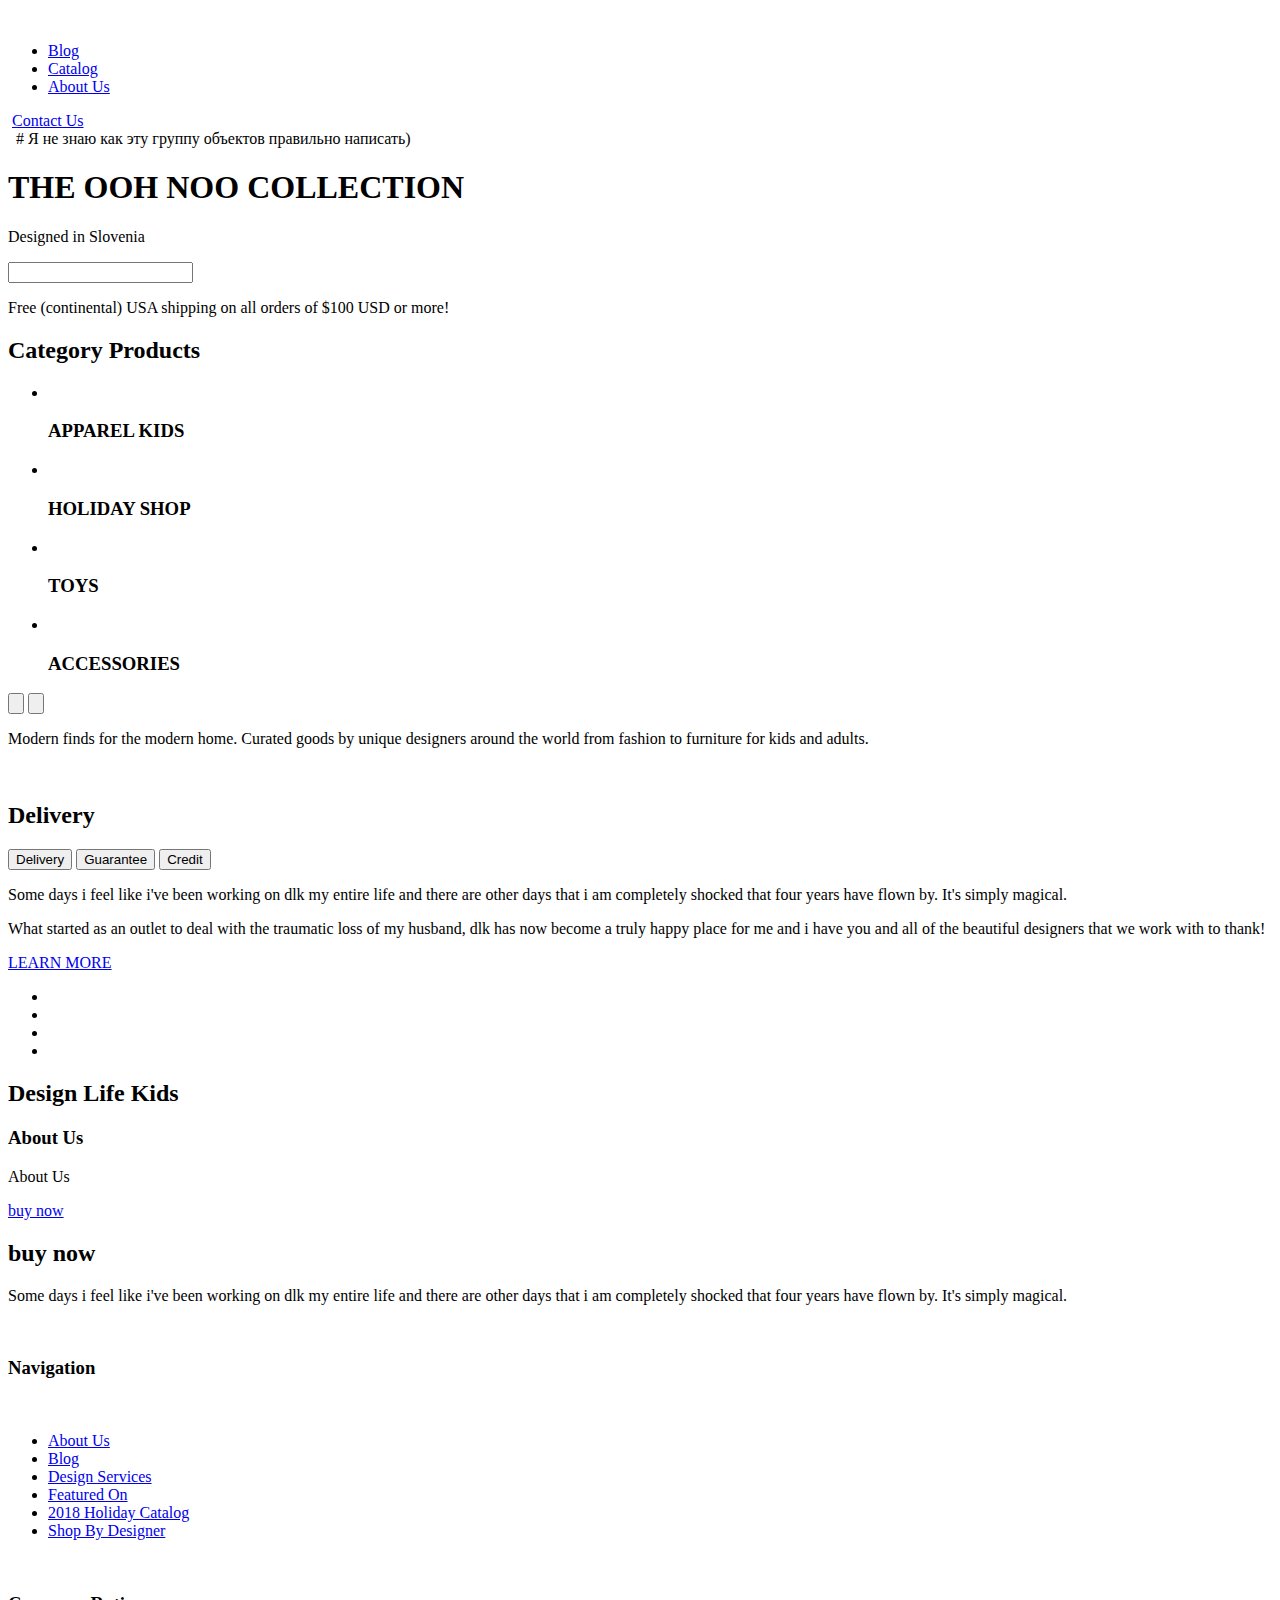
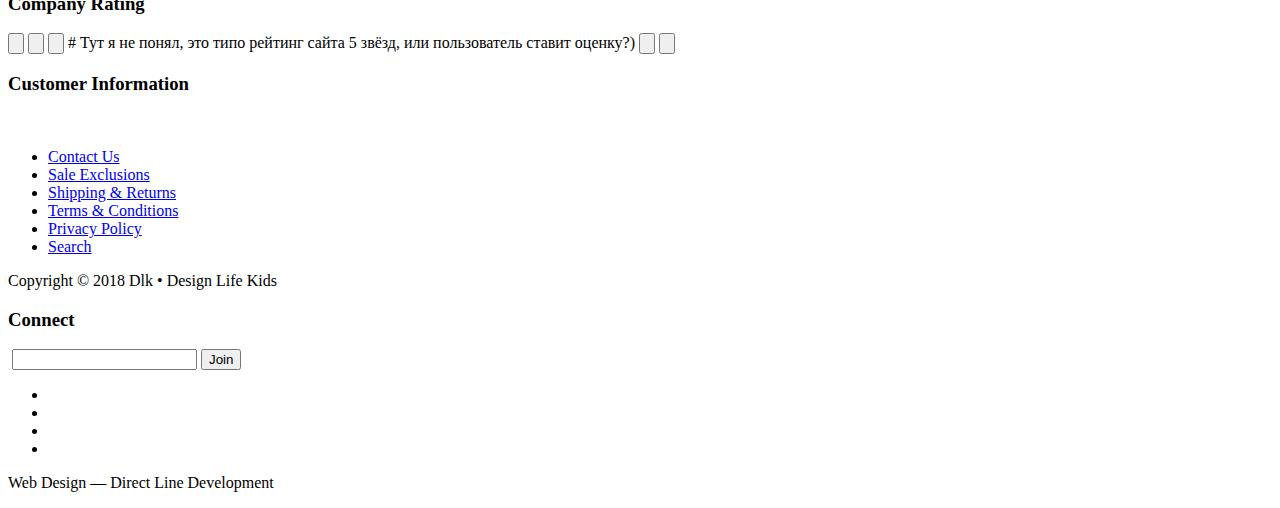
==== index.html @ 2ca48091 "Add HW2" ====
<!DOCTYPE html>
<html lang="en">
<head>
    <meta charset="UTF-8">
    <meta http-equiv="X-UA-Compatible" content="IE=edge">
    <meta name="viewport" content="width=device-width, initial-scale=1.0">
    <title>Document</title>
</head>
<body>
    <header>
        <a href=""><img src="#" alt=""></a>
        <nav>
            <ul>
                <li>
                    <a href="#">Blog</a>
                </li>
                <li>
                    <a href="#">Catalog</a>
                </li>
                <li>
                    <a href="#">About Us</a>
                </li>
            </ul>
        </nav>
        <img src="#" alt="">
        <a href="#">Contact  Us</a>
    </header>
    <main>
        <section>
        <img src="#" alt="">
        <img src="#" alt="">
        <img src="#" alt=""># Я не знаю как эту группу объектов правильно написать)
        <img src="#" alt="">
        <img src="#" alt="">
        <h1>THE OOH NOO COLLECTION</h1>
        <p>Designed in Slovenia</p>
        <input type="EXPLORE NOW" name="" id="">
        <img src="#" alt="">
        <p>Free (continental) USA shipping on all orders of $100 USD or more!</p>
        </section>
        <section>
            <h2>Category Products</h2>
            <ul>
                <li>
                    <img src="#" alt="">
                    <h3>APPAREL KIDS</h3>
                </li>
                <li>
                    <img src="#" alt="">
                    <h3>HOLIDAY SHOP</h3>
                </li>
                <li>
                    <img src="#" alt="">
                    <h3>TOYS</h3>
                </li>
                <li>
                    <img src="#" alt="">
                    <h3>ACCESSORIES</h3>
                </li>
            </ul>
            <button class="buton"><img src="#" alt=""></button>
            <button class="buton"><img src="#" alt=""></button>
            <p>Modern finds for the modern home.
            Curated goods by unique designers around the world
            from fashion to furniture for kids and adults.</p>
        </section>
        <section class="about">
            <div>
                <img src="#" alt="">
                <h2>Delivery</h2>
                <button>Delivery</button>
                <button>Guarantee</button>
                <button>Credit</button>
                <p>Some days i feel like i've been working on dlk
                my entire life and there are other days that i am completely
                shocked that four years have flown by. It's simply 
                magical.</p>
                <p>What started as an outlet to deal  with the traumatic
                loss of my husband, dlk has now become a truly happy place
                for me and i have you and all of the beautiful designers that
                we work with to thank!</p>
                <a href="#" class="button">LEARN MORE</a>
            </div>
        </section>
        <section class="brands">
            <ul>
                <li>
                    <img src="#" alt="">
                </li>
                <li>
                    <img src="#" alt="">
                </li>
                <li>
                    <img src="#" alt="">
                </li>
                <li>
                    <img src="#" alt="">
                </li>
            </ul>
        </section>
    </main>
    <section class="notmain">
        <div class="about us">
            <h2>Design Life Kids</h2>
            <h3>About Us</h3>
            <p>About Us</p>
            <a href="#" class="button">buy now</a>
        </div>
        <div class="contacts">
            <h2>buy now</h2>
            <p>Some days i feel like i've been working on dlk
            my entire life and there are other days that i am completely
            shocked that four years have flown by. It's simply magical.</p>
            <img src="#" alt="">
        </div>
    </section>
    <footer>
        <div class="navigation">
            <h3>Navigation</h3>
            <img src="#" alt="">
            <nav>
                <ul>
                    <li>
                        <a href="#">About Us</a>
                    </li>
                    <li>
                        <a href="#">Blog</a>
                    </li>
                    <li>
                        <a href="#">Design Services</a>
                    </li>
                    <li>
                        <a href="#">Featured On</a>
                    </li>
                    <li>
                        <a href="#">2018 Holiday Catalog</a>
                    </li>
                    <li>
                        <a href="#">Shop By Designer</a>
                    </li>
                </ul>
            </nav>
            <img src="#" alt="">
            <h3>Company Rating</h3>
            <div class="stars">
                <button><img src="#" alt=""></button>
                <button><img src="#" alt=""></button>
                <button><img src="#" alt=""></button> # Тут я не понял, это типо рейтинг сайта 5 звёзд, или пользователь ставит оценку?)
                <button><img src="#" alt=""></button>
                <button><img src="#" alt=""></button>
            </div>
        </div>
        <div class="customer_information">
            <h3>Customer Information</h3>
            <img src="#" alt="">
            <ul>
                <li>
                    <a href="#">Contact Us</a>
                </li>
                <li>
                    <a href="#">Sale Exclusions</a>
                </li>
                <li>
                    <a href="#">Shipping & Returns</a>
                </li>
                <li>
                    <a href="#">Terms & Conditions</a>
                </li>
                <li>
                    <a href="#">Privacy Policy</a>
                </li>
                <li>
                    <a href="#">Search</a>
                </li>
            </ul>
            <p>Copyright © 2018 Dlk • Design Life Kids</p>
        </div>
        <div class="connect">
            <h3>Connect</h3>
            <img src="#" alt="">
            <input type="Email" name="" id="" class="email_input">
            <button class="email">Join</button>
            <ul class="soc_network">
                <li>
                    <img src="#" alt="">
                </li>
                <li>
                    <img src="#" alt="">
                </li>
                <li>
                    <img src="#" alt="">
                </li>
                <li>
                    <img src="#" alt="">
                </li>
            </ul>
            <p>Web Design — Direct Line Development</p>
        </div>
    </footer>
</body>
</html>
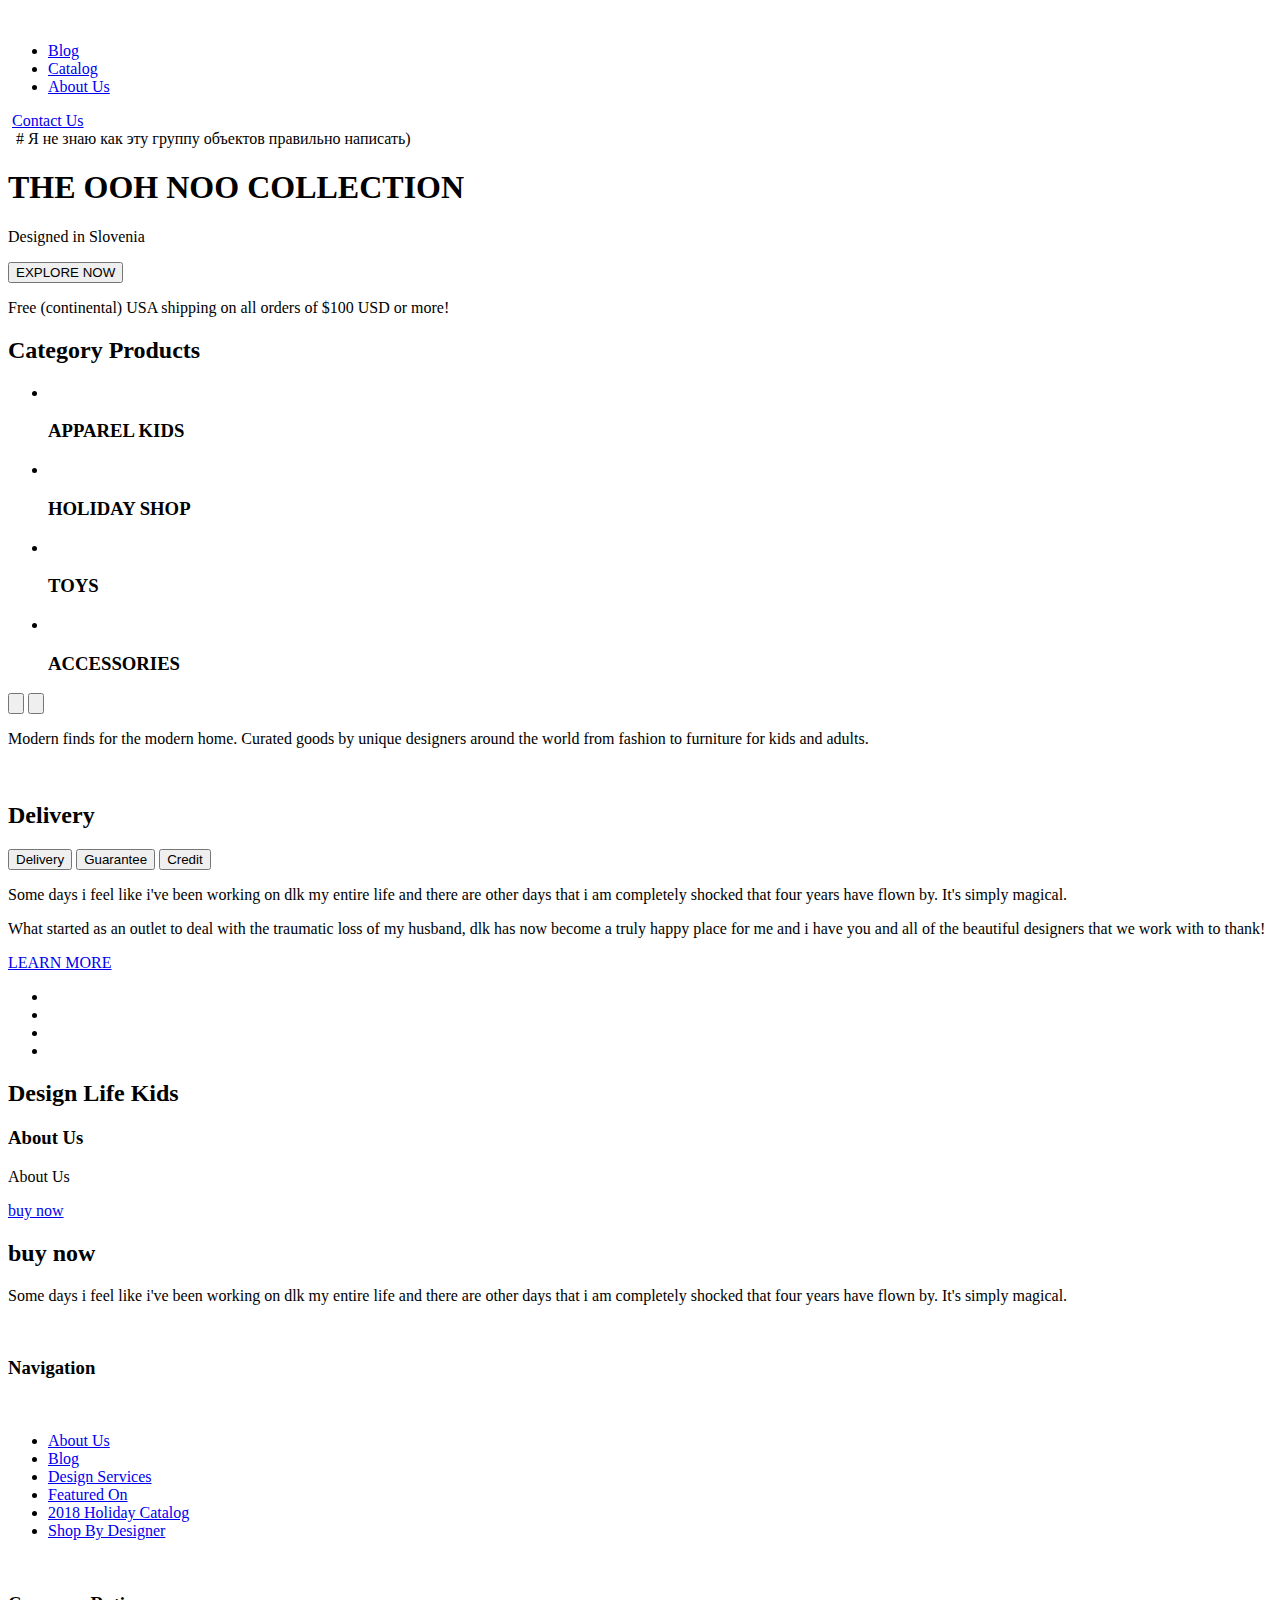
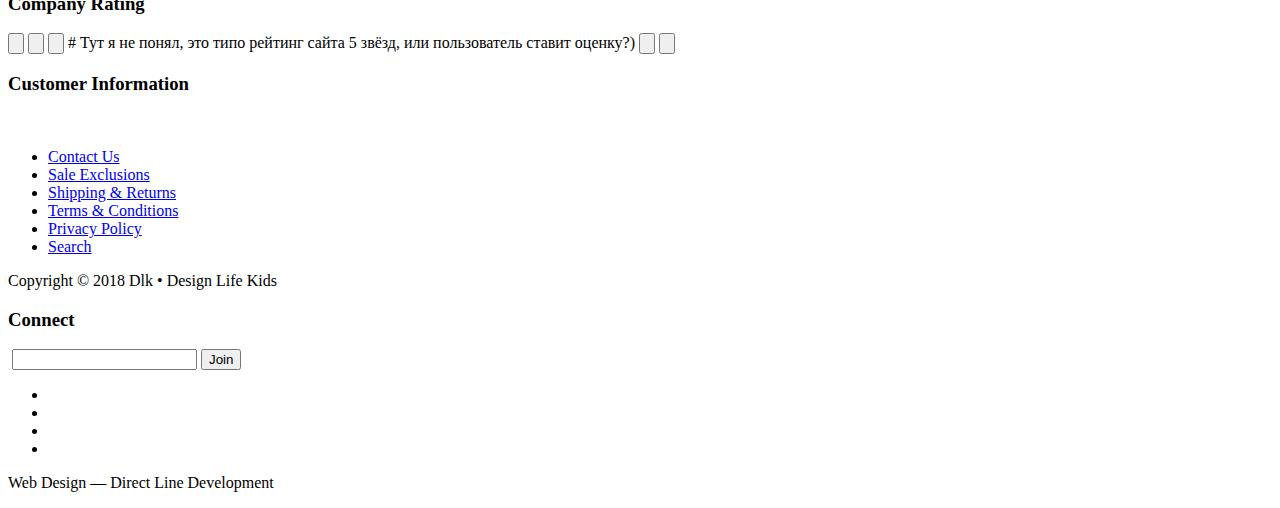
==== commit 897f5e2a: "Fix Error in validator" ====
--- a/index.html
+++ b/index.html
@@ -26,15 +26,17 @@
         <a href="#">Contact  Us</a>
     </header>
     <main>
-        <section>
-        <img src="#" alt="">
+        <section class="baner">
+            <div class="smallimg">
+                <img src="#" alt="">
         <img src="#" alt="">
         <img src="#" alt=""># Я не знаю как эту группу объектов правильно написать)
         <img src="#" alt="">
         <img src="#" alt="">
+            </div>
         <h1>THE OOH NOO COLLECTION</h1>
         <p>Designed in Slovenia</p>
-        <input type="EXPLORE NOW" name="" id="">
+        <button>EXPLORE NOW</button>
         <img src="#" alt="">
         <p>Free (continental) USA shipping on all orders of $100 USD or more!</p>
         </section>
@@ -82,22 +84,22 @@
                 <a href="#" class="button">LEARN MORE</a>
             </div>
         </section>
-        <section class="brands">
-            <ul>
-                <li>
-                    <img src="#" alt="">
-                </li>
-                <li>
-                    <img src="#" alt="">
-                </li>
-                <li>
-                    <img src="#" alt="">
-                </li>
-                <li>
-                    <img src="#" alt="">
-                </li>
-            </ul>
-        </section>
+        <div class="brands">
+            <ul>
+                <li>
+                    <img src="#" alt="">
+                </li>
+                <li>
+                    <img src="#" alt="">
+                </li>
+                <li>
+                    <img src="#" alt="">
+                </li>
+                <li>
+                    <img src="#" alt="">
+                </li>
+            </ul>
+        </div>
     </main>
     <section class="notmain">
         <div class="about us">
@@ -178,7 +180,7 @@
         <div class="connect">
             <h3>Connect</h3>
             <img src="#" alt="">
-            <input type="Email" name="" id="" class="email_input">
+            <input type="text" name="email" class="email_input">
             <button class="email">Join</button>
             <ul class="soc_network">
                 <li>
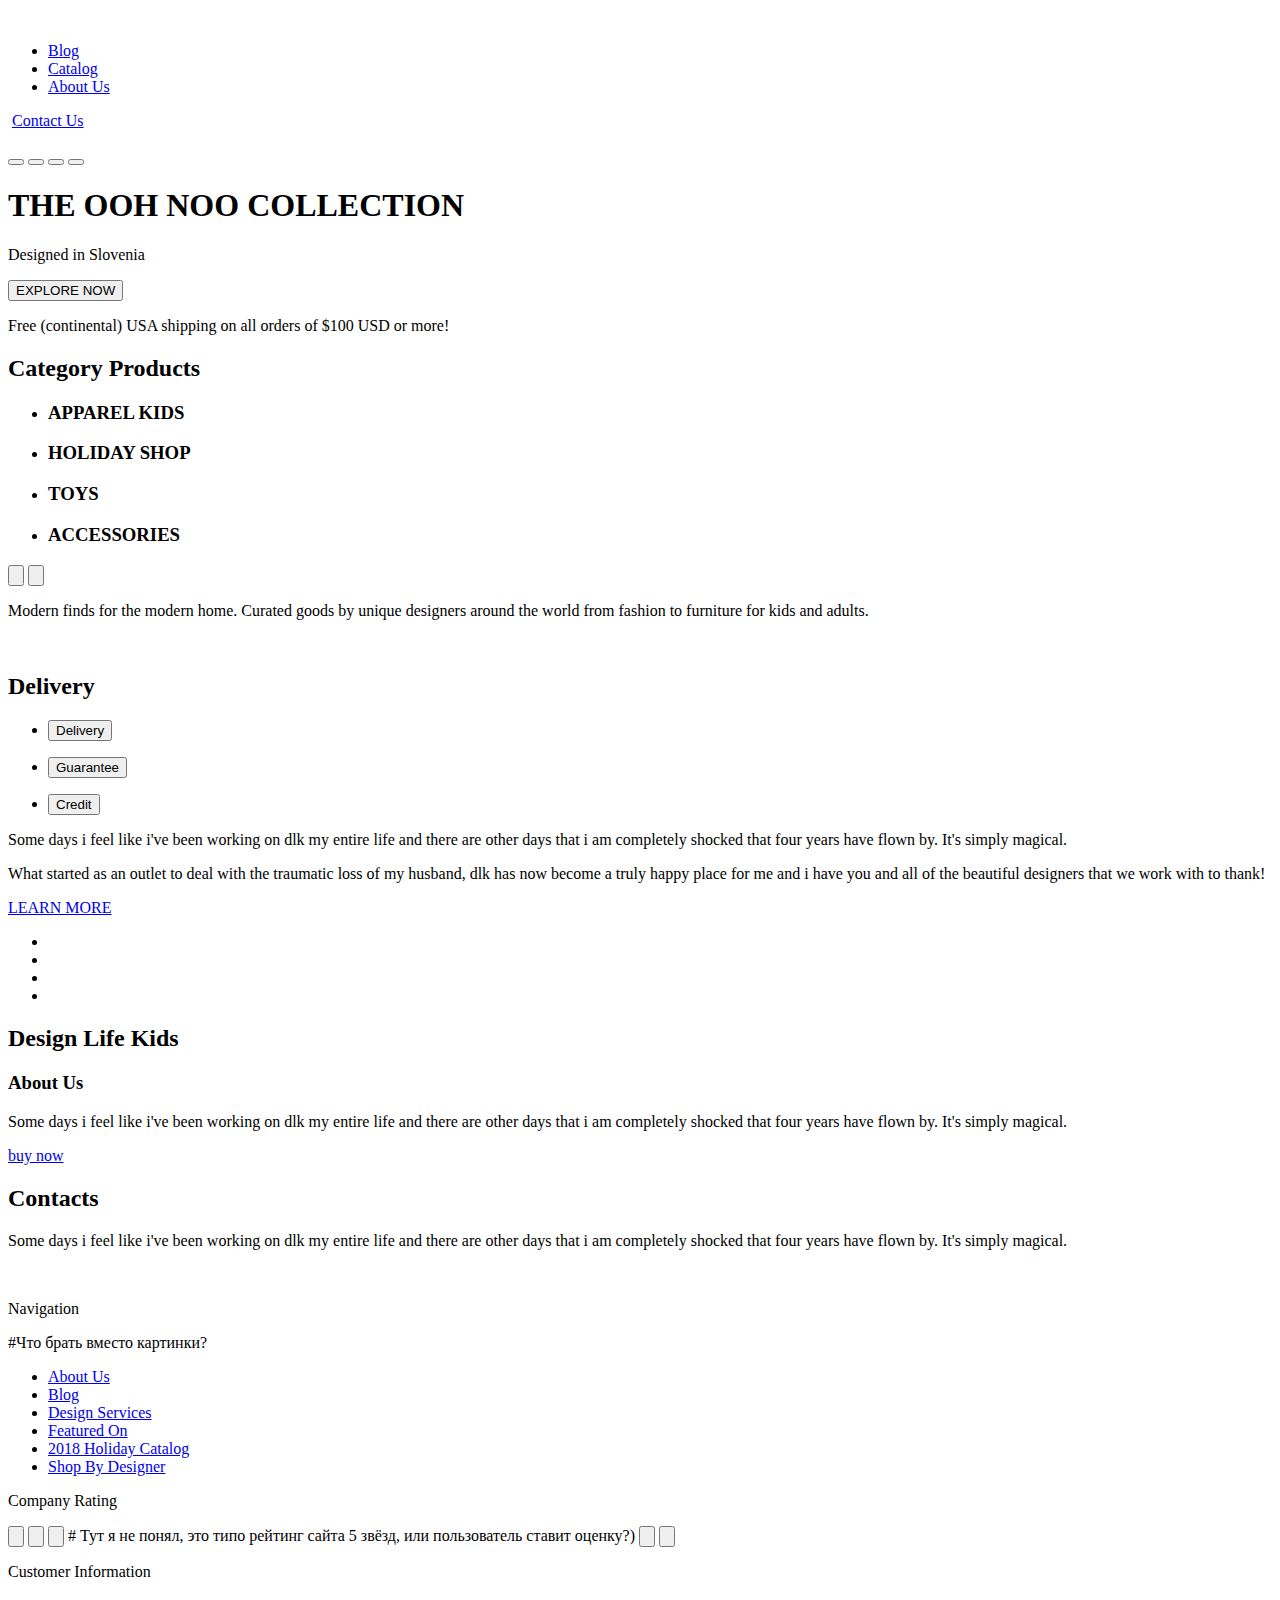
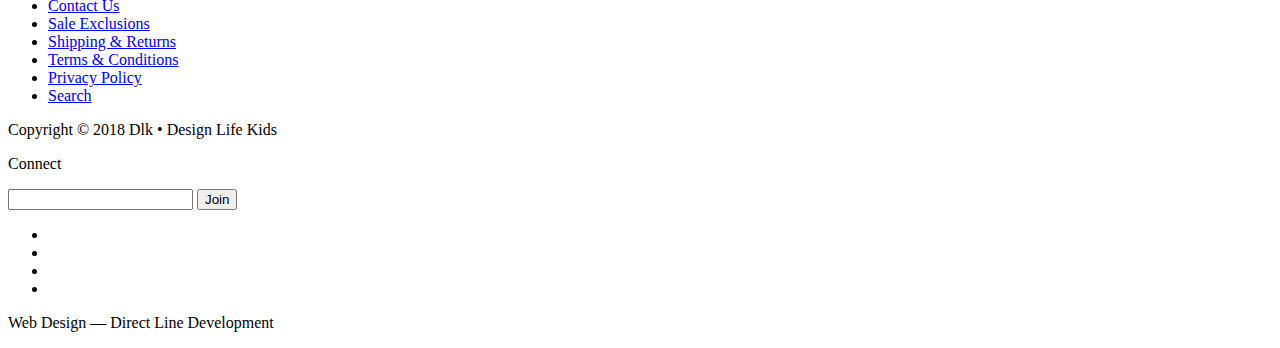
==== commit a4b53686: "Fix my bad" ====
--- a/index.html
+++ b/index.html
@@ -27,12 +27,12 @@
     </header>
     <main>
         <section class="baner">
-            <div class="smallimg">
-                <img src="#" alt="">
-        <img src="#" alt="">
-        <img src="#" alt=""># Я не знаю как эту группу объектов правильно написать)
-        <img src="#" alt="">
-        <img src="#" alt="">
+            <img src="#" alt="">
+            <div class="smallbutton">
+        <button class="linebutton"></button>
+        <button class="linebutton"></button>
+        <button class="linebutton"></button>
+        <button class="linebutton"></button>
             </div>
         <h1>THE OOH NOO COLLECTION</h1>
         <p>Designed in Slovenia</p>
@@ -44,19 +44,15 @@
             <h2>Category Products</h2>
             <ul>
                 <li>
-                    <img src="#" alt="">
                     <h3>APPAREL KIDS</h3>
                 </li>
                 <li>
-                    <img src="#" alt="">
                     <h3>HOLIDAY SHOP</h3>
                 </li>
                 <li>
-                    <img src="#" alt="">
                     <h3>TOYS</h3>
                 </li>
                 <li>
-                    <img src="#" alt="">
                     <h3>ACCESSORIES</h3>
                 </li>
             </ul>
@@ -70,9 +66,21 @@
             <div>
                 <img src="#" alt="">
                 <h2>Delivery</h2>
-                <button>Delivery</button>
-                <button>Guarantee</button>
-                <button>Credit</button>
+                <ul>
+                    <li>
+                        <button>Delivery</button>
+                    </li>
+                </ul>
+                <ul>
+                    <li>
+                        <button>Guarantee</button>
+                    </li>
+                </ul>
+                <ul>
+                    <li>
+                        <button>Credit</button>
+                    </li>
+                </ul>
                 <p>Some days i feel like i've been working on dlk
                 my entire life and there are other days that i am completely
                 shocked that four years have flown by. It's simply 
@@ -102,14 +110,17 @@
         </div>
     </main>
     <section class="notmain">
-        <div class="about us">
+        <div class="about_us">
             <h2>Design Life Kids</h2>
             <h3>About Us</h3>
-            <p>About Us</p>
+            <p>Some days i feel like i've been working on dlk my entire
+                life and there are other days that i am completely 
+                shocked that four years have flown by. It's simply 
+                magical.</p>
             <a href="#" class="button">buy now</a>
         </div>
         <div class="contacts">
-            <h2>buy now</h2>
+            <h2>Contacts</h2>
             <p>Some days i feel like i've been working on dlk
             my entire life and there are other days that i am completely
             shocked that four years have flown by. It's simply magical.</p>
@@ -117,9 +128,8 @@
         </div>
     </section>
     <footer>
-        <div class="navigation">
-            <h3>Navigation</h3>
-            <img src="#" alt="">
+        <p class="navigation">
+            <p>Navigation</p>#Что брать вместо картинки?
             <nav>
                 <ul>
                     <li>
@@ -142,8 +152,7 @@
                     </li>
                 </ul>
             </nav>
-            <img src="#" alt="">
-            <h3>Company Rating</h3>
+            <p>Company Rating</p>
             <div class="stars">
                 <button><img src="#" alt=""></button>
                 <button><img src="#" alt=""></button>
@@ -153,8 +162,7 @@
             </div>
         </div>
         <div class="customer_information">
-            <h3>Customer Information</h3>
-            <img src="#" alt="">
+            <p>Customer Information</p>
             <ul>
                 <li>
                     <a href="#">Contact Us</a>
@@ -178,8 +186,7 @@
             <p>Copyright © 2018 Dlk • Design Life Kids</p>
         </div>
         <div class="connect">
-            <h3>Connect</h3>
-            <img src="#" alt="">
+            <p>Connect</p>
             <input type="text" name="email" class="email_input">
             <button class="email">Join</button>
             <ul class="soc_network">
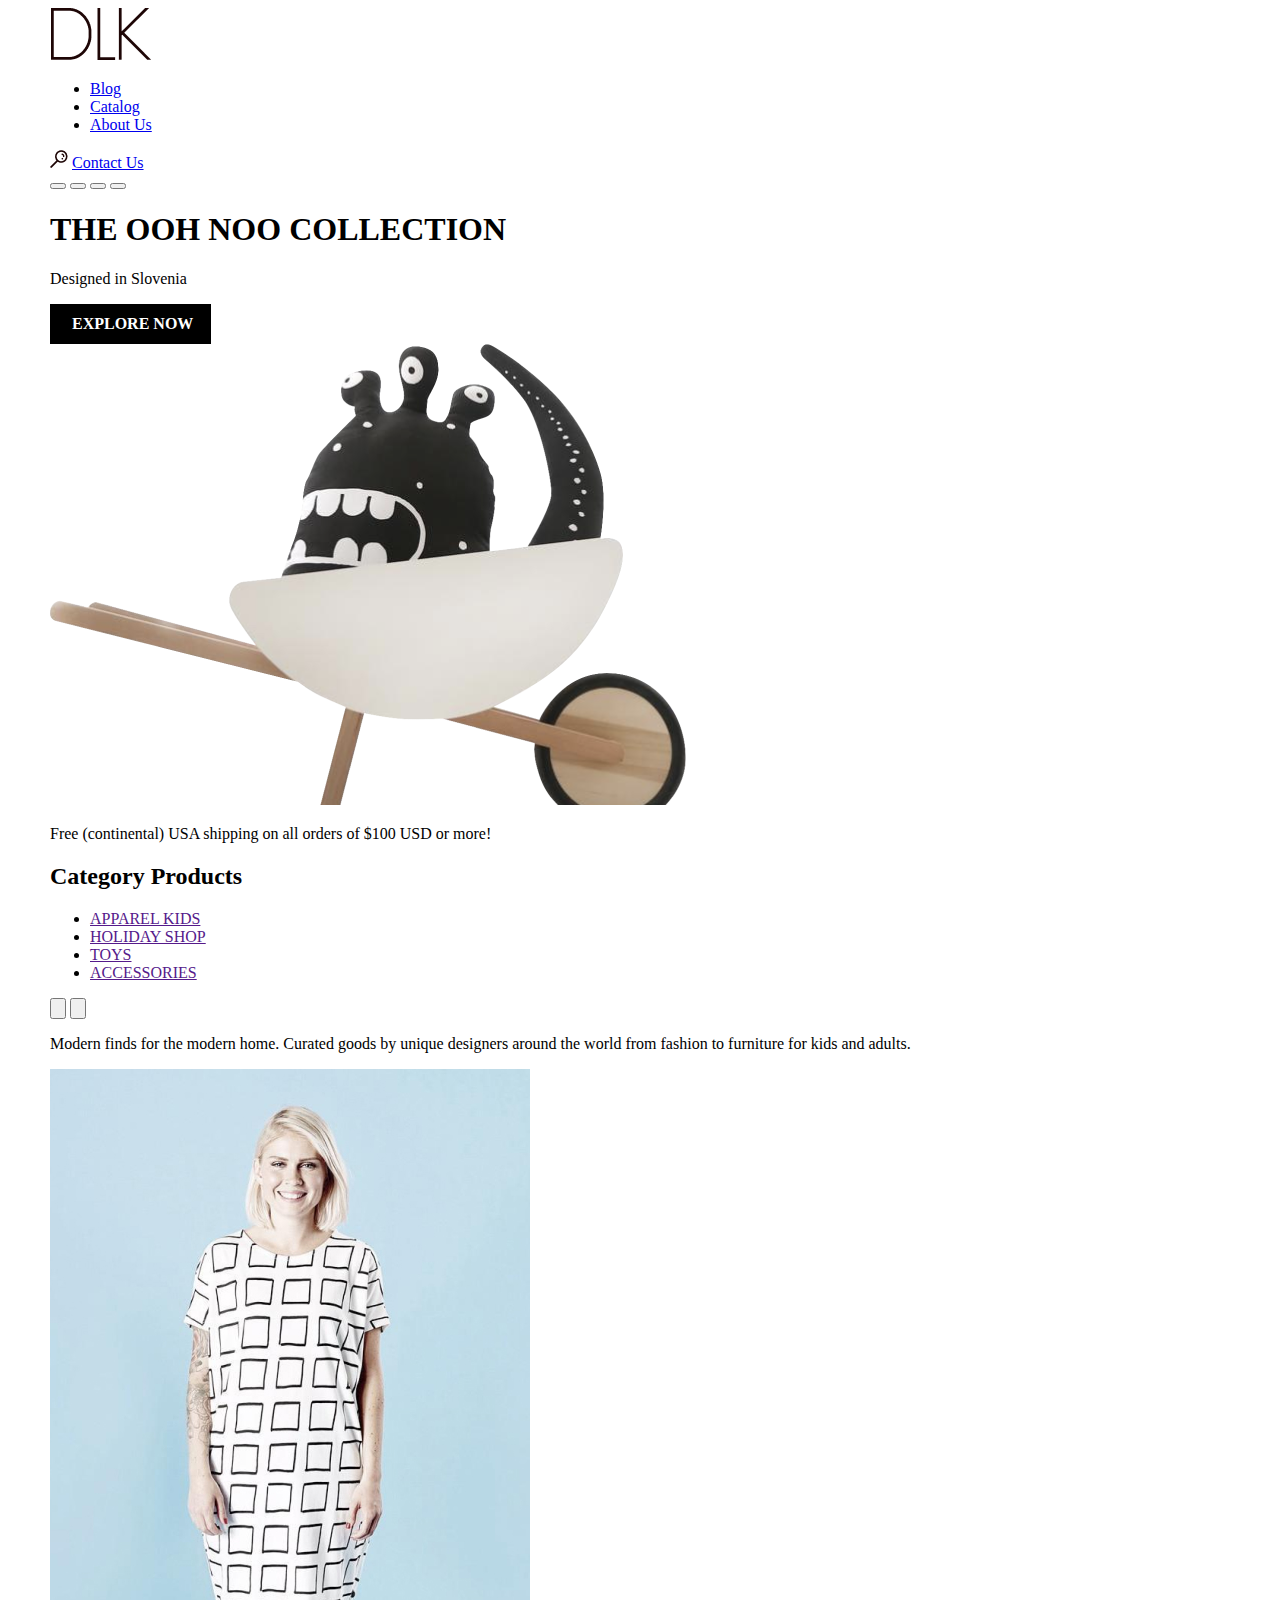
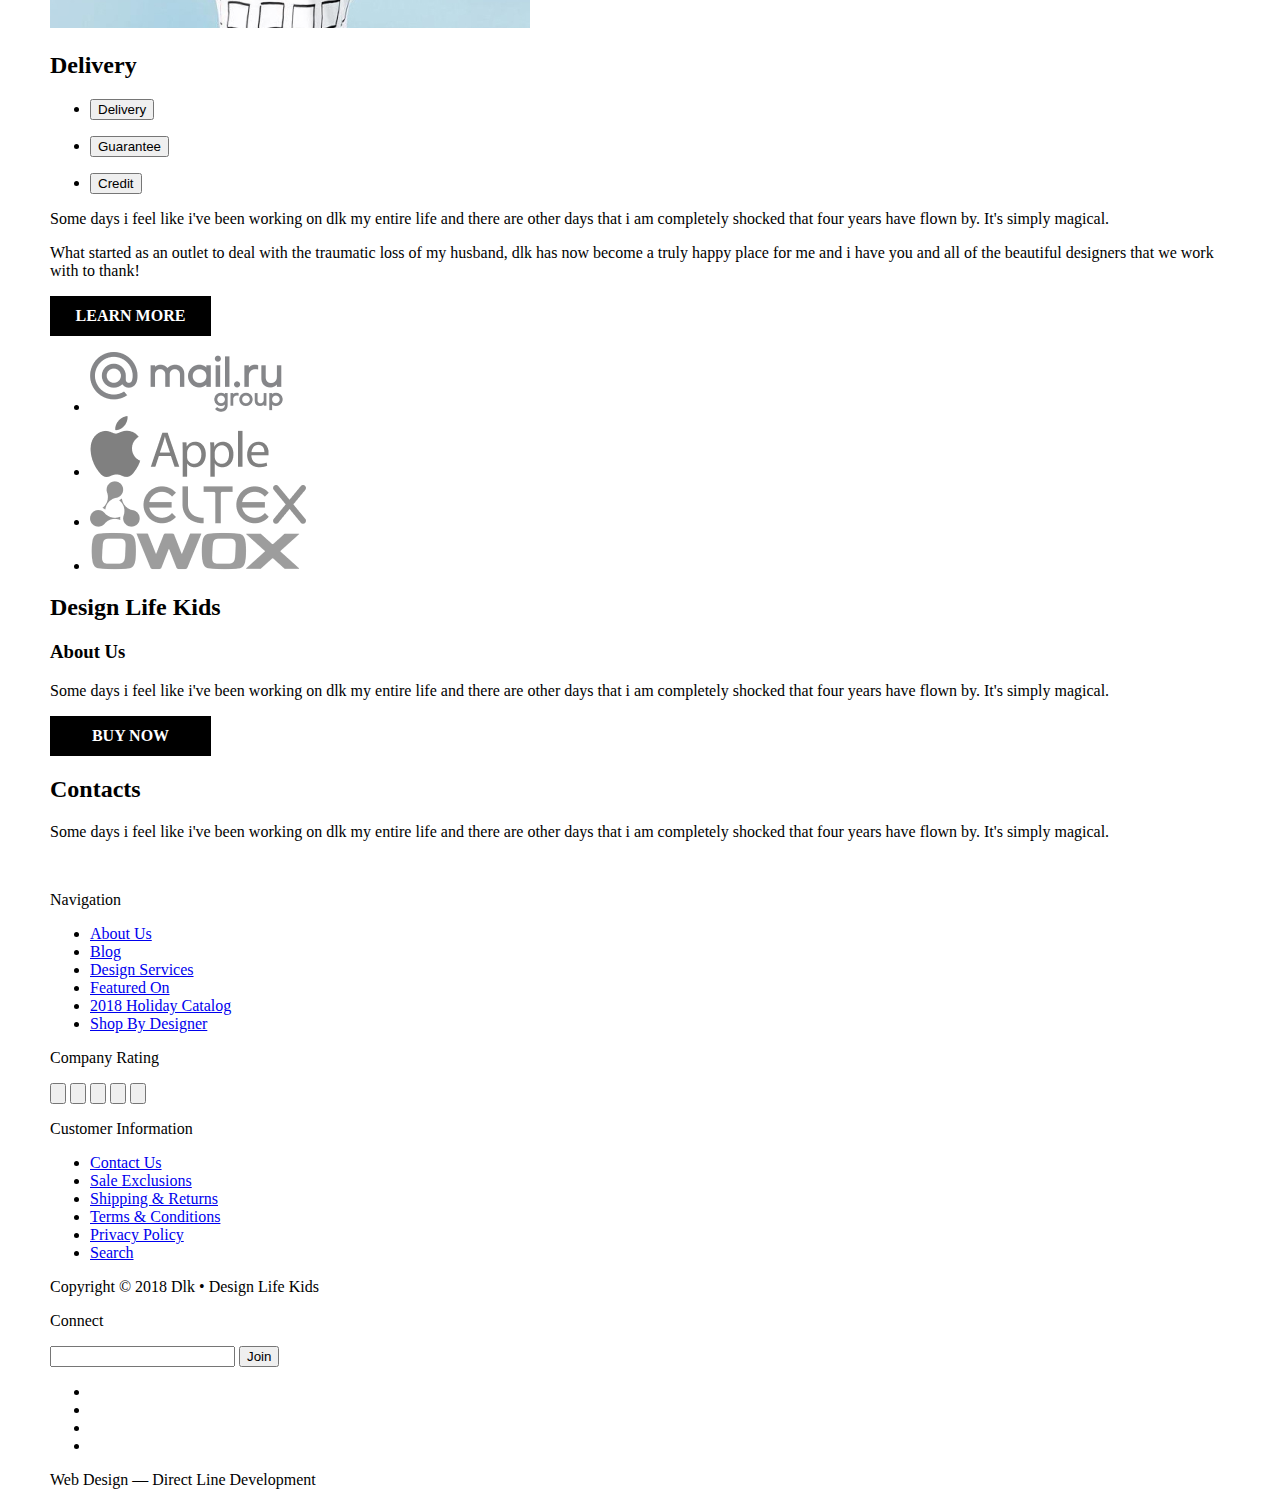
==== commit 63955d81: "add header" ====
--- a/index.html
+++ b/index.html
@@ -5,10 +5,12 @@
     <meta http-equiv="X-UA-Compatible" content="IE=edge">
     <meta name="viewport" content="width=device-width, initial-scale=1.0">
     <title>Document</title>
+    <link rel="stylesheet" href="style.css">
+    <link rel="stylesheet" href="../css/common.css">
 </head>
-<body>
-    <header>
-        <a href=""><img src="#" alt=""></a>
+<body class="body">
+    <header class="header conteiner">
+        <a href=""><img src="../images/logo.png" alt=""></a>
         <nav>
             <ul>
                 <li>
@@ -22,38 +24,37 @@
                 </li>
             </ul>
         </nav>
-        <img src="#" alt="">
+        <img src="../images/search.png" alt="">
         <a href="#">Contact  Us</a>
     </header>
-    <main>
-        <section class="baner">
-            <img src="#" alt="">
+    <main class="conteiner">
+        <section class="banner">
             <div class="smallbutton">
         <button class="linebutton"></button>
         <button class="linebutton"></button>
         <button class="linebutton"></button>
         <button class="linebutton"></button>
             </div>
-        <h1>THE OOH NOO COLLECTION</h1>
+        <h1 class="banner_title">THE OOH NOO COLLECTION</h1>
         <p>Designed in Slovenia</p>
-        <button>EXPLORE NOW</button>
-        <img src="#" alt="">
+        <a href="#" class="button">explore now</a>
+        <img class="banner img" src="../images/monster.png" alt="">
         <p>Free (continental) USA shipping on all orders of $100 USD or more!</p>
         </section>
-        <section>
+        <section class="products">
             <h2>Category Products</h2>
-            <ul>
-                <li>
-                    <h3>APPAREL KIDS</h3>
-                </li>
-                <li>
-                    <h3>HOLIDAY SHOP</h3>
-                </li>
-                <li>
-                    <h3>TOYS</h3>
-                </li>
-                <li>
-                    <h3>ACCESSORIES</h3>
+            <ul class="products category">
+                <li>
+                    <a href="">APPAREL KIDS</a>
+                </li>
+                <li>
+                    <a href="">HOLIDAY SHOP</a>
+                </li>
+                <li>
+                    <a href="">TOYS</a>
+                </li>
+                <li>
+                    <a href="">ACCESSORIES</a>
                 </li>
             </ul>
             <button class="buton"><img src="#" alt=""></button>
@@ -62,9 +63,9 @@
             Curated goods by unique designers around the world
             from fashion to furniture for kids and adults.</p>
         </section>
-        <section class="about">
+        <section class="about_delivery">
             <div>
-                <img src="#" alt="">
+                <img src="../images/woman.jpg" alt="">
                 <h2>Delivery</h2>
                 <ul>
                     <li>
@@ -89,27 +90,27 @@
                 loss of my husband, dlk has now become a truly happy place
                 for me and i have you and all of the beautiful designers that
                 we work with to thank!</p>
-                <a href="#" class="button">LEARN MORE</a>
+                <a href="#" class="button">learn more</a>
             </div>
         </section>
         <div class="brands">
             <ul>
                 <li>
-                    <img src="#" alt="">
-                </li>
-                <li>
-                    <img src="#" alt="">
-                </li>
-                <li>
-                    <img src="#" alt="">
-                </li>
-                <li>
-                    <img src="#" alt="">
+                    <img src="../images/brands/mail.png" alt="">
+                </li>
+                <li>
+                    <img src="../images/brands/apple.png" alt="">
+                </li>
+                <li>
+                    <img src="../images/brands/eltex.png" alt="">
+                </li>
+                <li>
+                    <img src="../images/brands/owox.png" alt="">
                 </li>
             </ul>
         </div>
     </main>
-    <section class="notmain">
+    <section class="notmain conteiner">
         <div class="about_us">
             <h2>Design Life Kids</h2>
             <h3>About Us</h3>
@@ -127,9 +128,9 @@
             <img src="#" alt="">
         </div>
     </section>
-    <footer>
+    <footer class="footer conteiner">
         <p class="navigation">
-            <p>Navigation</p>#Что брать вместо картинки?
+            <p>Navigation</p>
             <nav>
                 <ul>
                     <li>
@@ -156,12 +157,12 @@
             <div class="stars">
                 <button><img src="#" alt=""></button>
                 <button><img src="#" alt=""></button>
-                <button><img src="#" alt=""></button> # Тут я не понял, это типо рейтинг сайта 5 звёзд, или пользователь ставит оценку?)
+                <button><img src="#" alt=""></button>
                 <button><img src="#" alt=""></button>
                 <button><img src="#" alt=""></button>
             </div>
         </div>
-        <div class="customer_information">
+        <div class="cust_info">
             <p>Customer Information</p>
             <ul>
                 <li>
--- a/css/common.css
+++ b/css/common.css
@@ -0,0 +1,20 @@
+.button{
+    background: #000000;
+    font-weight: bold;
+    font-size: 16px;
+    line-height: 22px;
+    text-transform: uppercase;
+    color: #FFFFFF;
+    display: block;
+    padding: 9px 22px;
+    text-align: center;
+    max-width: 117px;
+    text-decoration: none;
+    white-space: nowrap;
+    }
+
+.conteiner{
+    max-width: 1180px;
+    width: 100%;
+    margin: 0 auto;
+}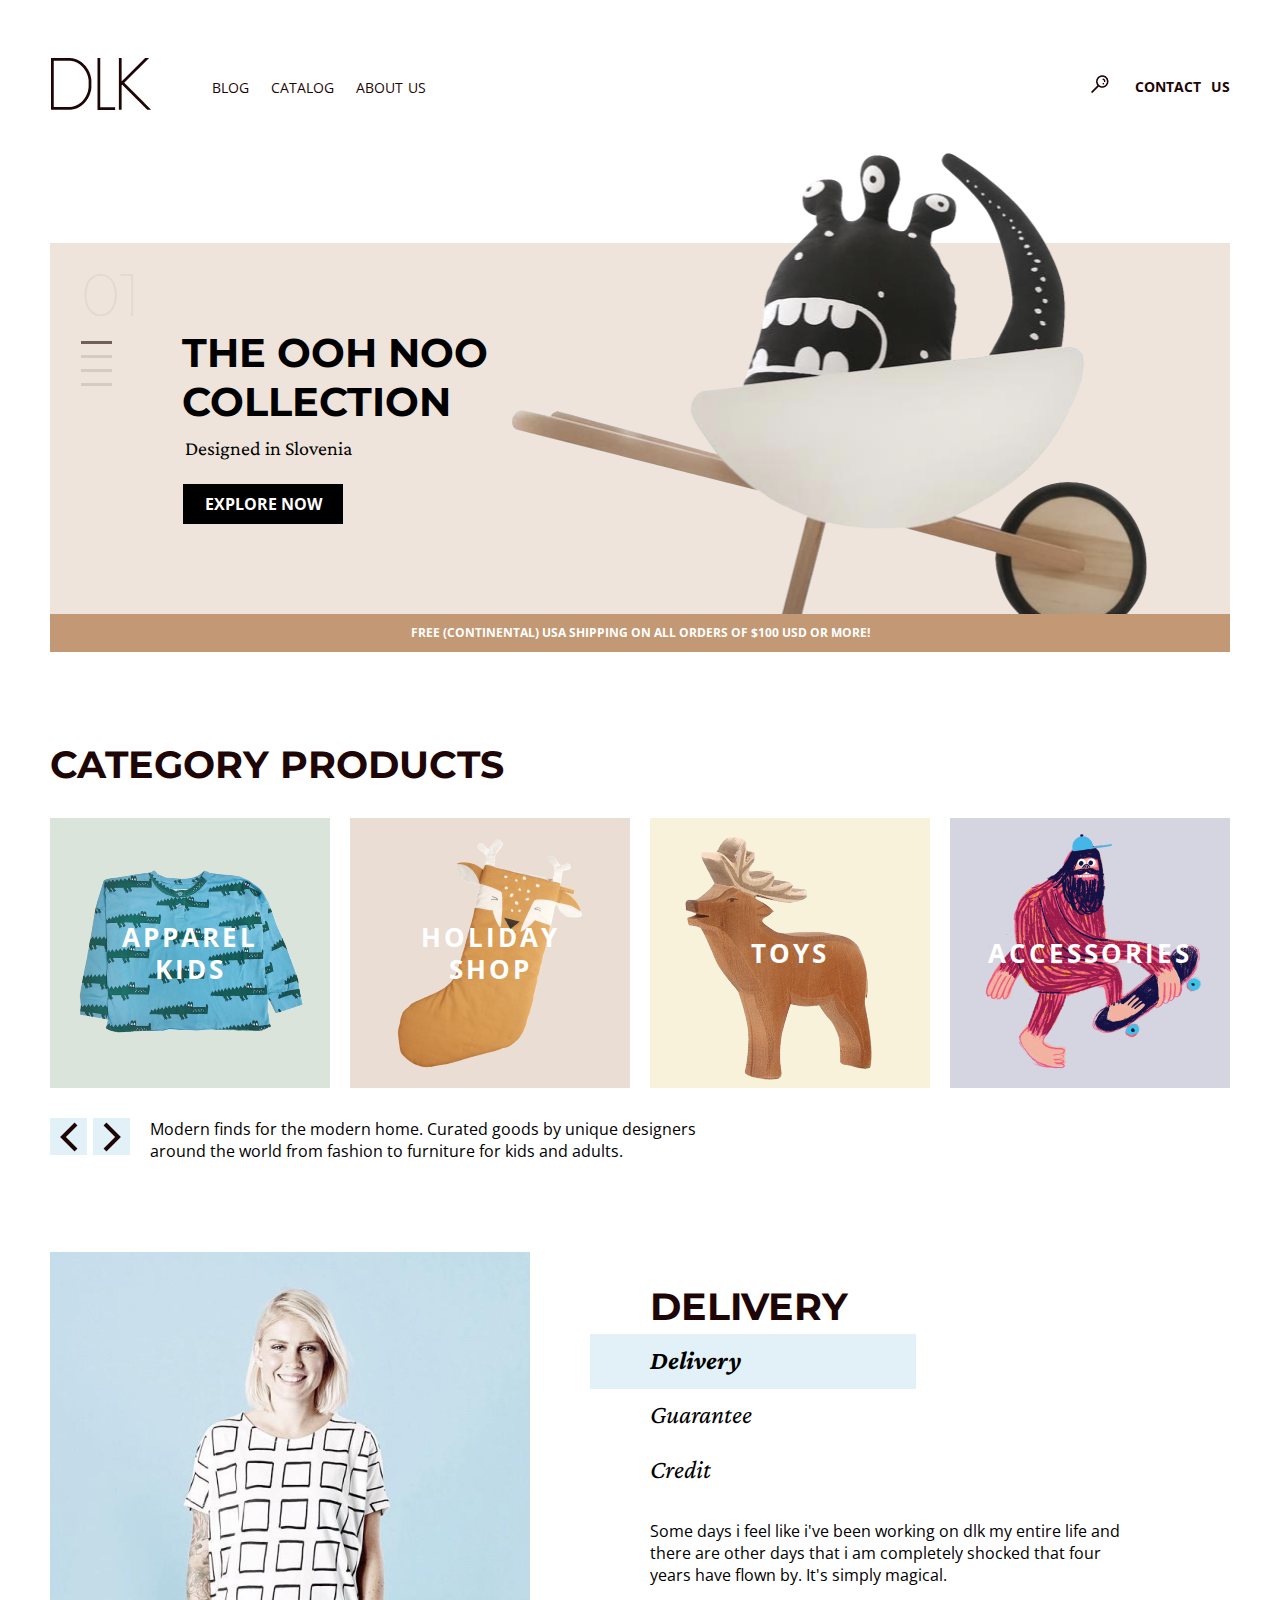
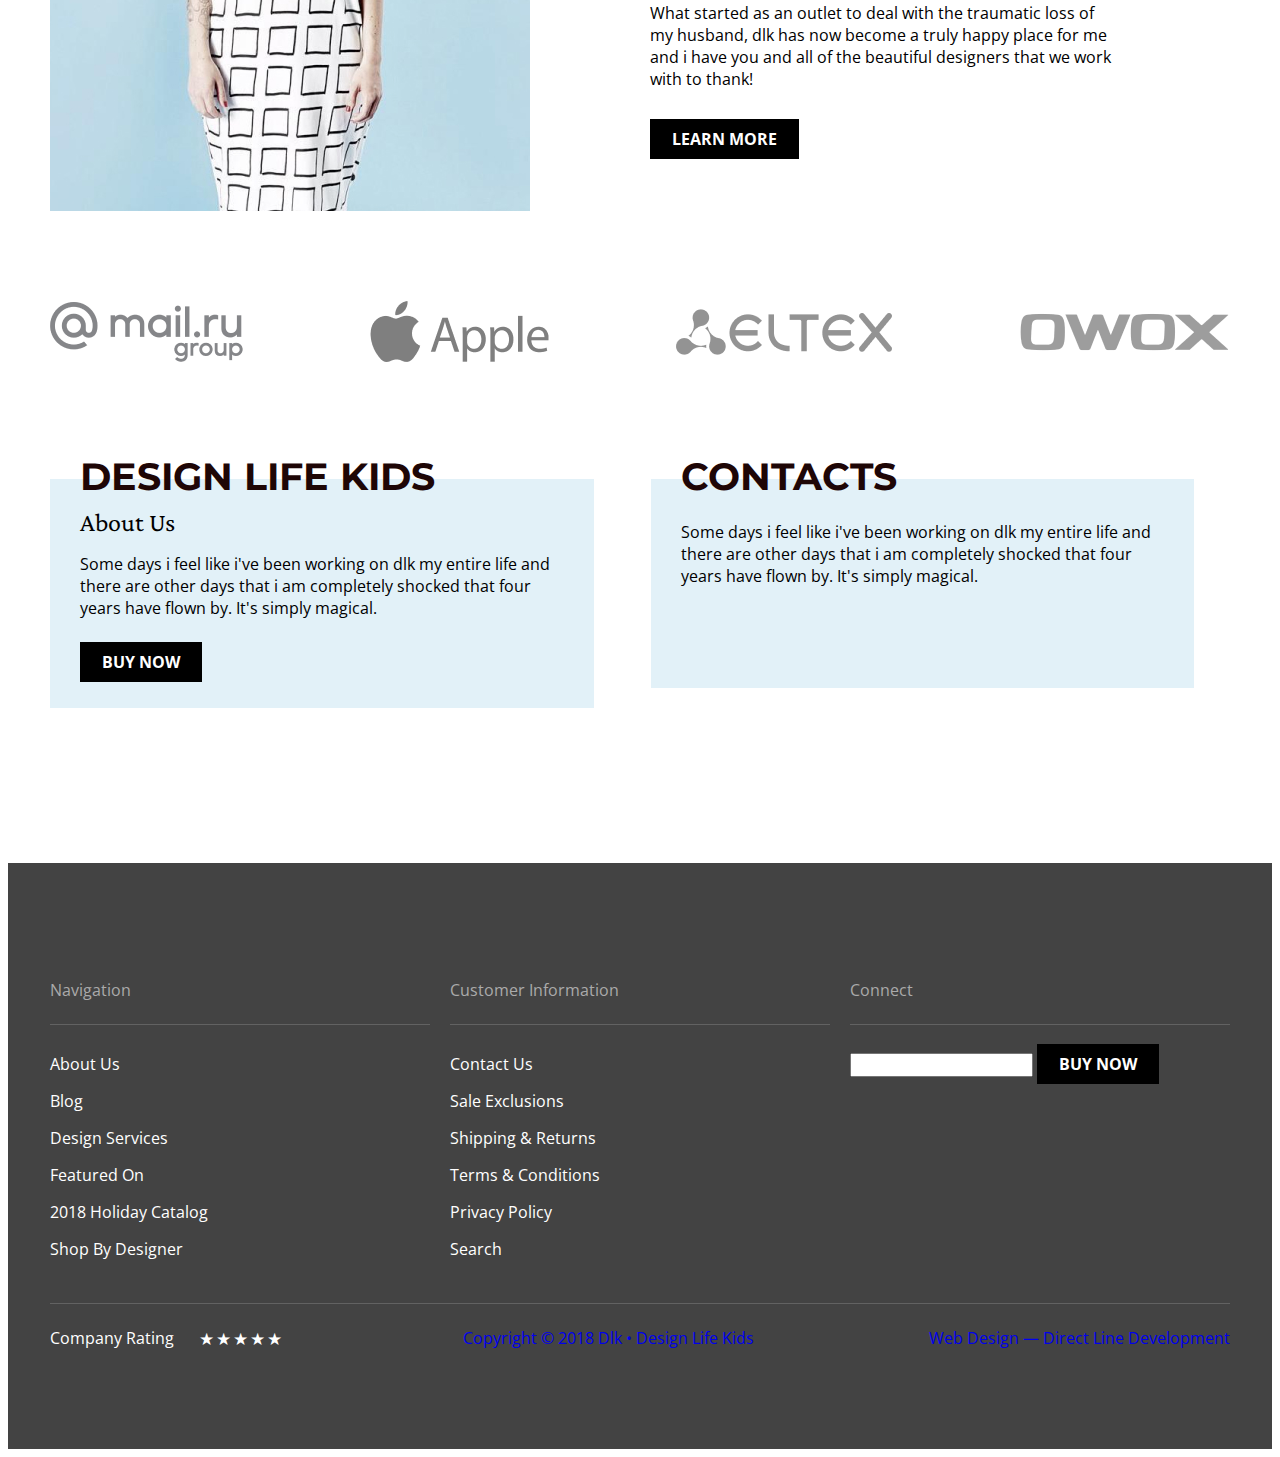
==== commit d32bffc8: "I did everything I could manage" ====
--- a/index.html
+++ b/index.html
@@ -4,208 +4,271 @@
     <meta charset="UTF-8">
     <meta http-equiv="X-UA-Compatible" content="IE=edge">
     <meta name="viewport" content="width=device-width, initial-scale=1.0">
-    <title>Document</title>
-    <link rel="stylesheet" href="style.css">
-    <link rel="stylesheet" href="../css/common.css">
+    <title>Main</title>
+    <link rel="preconnect" href="https://fonts.googleapis.com">
+    <link rel="preconnect" href="https://fonts.gstatic.com" crossorigin>
+    <link href="https://fonts.googleapis.com/css2?family=Crimson+Pro:ital,wght@1,400;1,700&family=Montserrat:wght@200;600;700&family=Open+Sans:wght@400;700&family=Roboto&display=swap" rel="stylesheet">
+    <link rel="stylesheet" href="css/common.css">
+    <link rel="stylesheet" href="css/style.css">
 </head>
-<body class="body">
-    <header class="header conteiner">
-        <a href=""><img src="../images/logo.png" alt=""></a>
+<body>
+    <header class="header container">
+        <a href="index.html"><img src="images/header/logo.png" alt=""></a>
         <nav>
-            <ul>
-                <li>
-                    <a href="#">Blog</a>
-                </li>
-                <li>
-                    <a href="#">Catalog</a>
-                </li>
-                <li>
-                    <a href="#">About Us</a>
+            <ul class="header__nav undotted">
+                <li>
+                    <a href="blog.html" class="header__link-1">Blog</a>
+                </li>
+                <li>
+                    <a href="catalog.html" class="header__link-1">Catalog</a>
+                </li>
+                <li>
+                    <a href="#" class="header__link-1">About Us</a>
                 </li>
             </ul>
         </nav>
-        <img src="../images/search.png" alt="">
-        <a href="#">Contact  Us</a>
+        <a href="#"><img src="images/header/search.png" alt="#" class="header__look"></a>
+        <a href="contact.html" class="header__link-2">Contact  Us</a>
     </header>
-    <main class="conteiner">
-        <section class="banner">
-            <div class="smallbutton">
-        <button class="linebutton"></button>
-        <button class="linebutton"></button>
-        <button class="linebutton"></button>
-        <button class="linebutton"></button>
-            </div>
-        <h1 class="banner_title">THE OOH NOO COLLECTION</h1>
-        <p>Designed in Slovenia</p>
-        <a href="#" class="button">explore now</a>
-        <img class="banner img" src="../images/monster.png" alt="">
-        <p>Free (continental) USA shipping on all orders of $100 USD or more!</p>
-        </section>
-        <section class="products">
-            <h2>Category Products</h2>
-            <ul class="products category">
-                <li>
-                    <a href="">APPAREL KIDS</a>
-                </li>
-                <li>
-                    <a href="">HOLIDAY SHOP</a>
-                </li>
-                <li>
-                    <a href="">TOYS</a>
-                </li>
-                <li>
-                    <a href="">ACCESSORIES</a>
+    <main class="container">
+        <section>
+            <div class="banner">
+                <div class="banner__shift">
+                    <p class="banner__namber">01</p>
+                    <button class="banner__rectangle banner__active"></button>
+                    <button class="banner__rectangle"></button>
+                    <button class="banner__rectangle"></button>
+                    <button class="banner__rectangle"></button>
+                </div>
+                <div>
+                    <h1 class="banner__h1">THE OOH NOO COLLECTION</h1>
+                    <p class="banner__text">Designed in Slovenia</p>
+                    <button type="button" class="banner__button button">EXPLORE NOW</button>
+                </div>
+                <img class="banner__img" src="images/index/banner/monster.png" alt="monster">
+            </div>
+            <p class="banner__info">Free (continental) USA shipping on all orders of $100 USD or more!</p>
+        </section>
+        <section class="categories">
+            <a href="catalog.html"><h2 class="categories__title main-h2">Category Products</h2></a>
+            <ul class=" categories__ul">
+                <li class="categories__item1">                       
+                    <a class="categories__line" href="#">APPAREL KIDS</a>
+                </li>
+                <li class="categories__item2">
+                    <a class="categories__line" href="#">HOLIDAY SHOP</a>
+                </li>
+                <li class="categories__item3">
+                    <a class="categories__line" href="toys.html">TOYS</a>
+                </li>
+                <li class="categories__item4">
+                    <a class="categories__line" href="#">ACCESSORIES</a>
                 </li>
             </ul>
-            <button class="buton"><img src="#" alt=""></button>
-            <button class="buton"><img src="#" alt=""></button>
-            <p>Modern finds for the modern home.
-            Curated goods by unique designers around the world
-            from fashion to furniture for kids and adults.</p>
-        </section>
-        <section class="about_delivery">
+            <div class='categories__leaf'>
+                <button class='categories__button'><img src="images/index/category-vector/vector-l.png" alt="vector-left"></button>
+                <button class='categories__button'><img src="images/index/category-vector/vector-r.png" alt="vector-right"></button>
+                <p class='categories__text'>Modern finds for the modern home.
+                Curated goods by unique designers around
+                the world from fashion to furniture for kids
+                and adults.</p>
+            </div>
+        </section>
+        <section class="history">
+            <img class="history__img" src="images/delivery/women.jpg" alt="women" width="480" height="559">
+            <div class="history__info">
+                <h2 class="history__title main-h2">Delivery</h2>
+                <ul class="history__text">
+                    <li class="histore__brief-1">
+                        <button class="histore__button histore__button-active">Delivery</button>
+                    </li>
+                    <li class="histore__brief-2">
+                        <button class="histore__button">Guarantee</button>
+                    </li>
+                    <li class="histore__brief-3">
+                        <button class="histore__button">Credit</button>
+                    </li>
+                </ul>    
+                <p class="histore__text1">Some days i feel like i've been working 
+                    on dlk my entire life and there are other 
+                    days that i am completely shocked that four 
+                    years have flown by. It's simply magical.</p>
+                <p class="histore__text2">What started as an outlet to deal  with 
+                    the traumatic loss of my husband, dlk has 
+                    now become a truly happy place for me and i 
+                    have you and all of the beautiful designers 
+                    that we work with to thank!</p>
+                <button class="button histore__button-push">LEARN MORE</button>  
+            </div>
+        </section>
+        <section class="company">
+            <h2 class="company__hidden">Company</h2>
+            <ul class="company__list">
+                <li>
+                    <img src="images/company/brand1.png" alt="brand-1">
+                </li>
+                <li>
+                    <img src="images/company/brand2.png" alt="brand-2">
+                </li>
+                <li>
+                    <img src="images/company/brand3.png" alt="brand-3">
+                </li>
+                <li>
+                    <img src="images/company/brand4.png" alt="brand-4">
+                </li>
+            </ul>
+        </section>
+        <section class="information">
+            <div class="information__style1">
+                <h2 class="information__title1 main-h2">Design Life Kids</h2>
+                <p class="information__shapter">About Us</p>
+                <p class="information__text1">Some days i feel like i've been working on 
+                    dlk my entire life and there are other days 
+                    that i am completely shocked that four years 
+                    have flown by. It's simply magical.</p>
+                <a href="#" class="button">buy now</a>   
+            </div>
+            <div class="information__style2">
+                <h2 class="information__title2 main-h2">Contacts</h2>
+                <p class="information__text2">Some days i feel like i've been working on dlk 
+                    my entire life and there are other days that i 
+                    am completely shocked that four years have flown 
+                    by. It's simply magical.</p>
+                <iframe class="information__map" src="https://www.google.com/maps/embed?pb=!1m18!1m12!1m3!1d8828.938680572403!2d49.28472691606042!3d53.513169737857126!2m3!1f0!2f0!3f0!3m2!1i1024!2i768!4f13.1!3m3!1m2!1s0x416879ed1ada6fbd%3A0x751234490b1ca980!2sDirect%20Line%20Digital!5e0!3m2!1sru!2sru!4v1653143273974!5m2!1sru!2sru" width="483" height="196" style="border:0;" allowfullscreen="" loading="lazy" referrerpolicy="no-referrer-when-downgrade"></iframe>    
+            </div>
+        </section> 
+    </main>
+    <footer class="footer">
+        <div class="footer__basic container">
+            <div class="footer_basic1 undotted">
+                <p class="footer-title">Navigation</p>
+                <hr class="line1">
+                <ul">
+                    <li>
+                        <a href="#">About Us</a>
+                    </li>
+                    <li>
+                        <a href="#">Blog</a>
+                    </li>
+                    <li> 
+                        <a href="#">Design Services</a>
+                    </li>
+                    <li> 
+                        <a href="#">Featured On</a>
+                    </li>
+                    <li> 
+                        <a href="#">2018 Holiday Catalog</a>
+                    </li>
+                    <li> 
+                        <a href="#">Shop By Designer</a>
+                    </li>
+                </ul>
+            </div>
+            <div class="footer_basic2">  
+                <p class="footer-title">Customer Information</p>
+                <hr class="line1">
+                <ul>
+                    <li> 
+                        <a href="#">Contact Us</a>
+                    </li>
+                    <li> 
+                        <a href="#">Sale Exclusions</a>
+                    </li>
+                    <li> 
+                        <a href="#">Shipping & Returns</a>
+                    </li>
+                    <li> 
+                        <a href="#">Terms & Conditions</a>
+                    </li>
+                    <li> 
+                        <a href="#">Privacy Policy</a>
+                    </li>
+                    <li> 
+                        <a href="#">Search</a>
+                    </li>
+                </ul>
+            </div>
+            <div class="footer_basic3">             
+                <p class="footer-title">Connect</p>
+                <hr class="line1">
+                <input type="email" name="#" id="#">
+                <a href="#" class="button">buy now</a>
+                <ul>
+                    <li>
+                        <img src="" alt="">
+                    </li>
+                    <li>
+                        <img src="" alt="">
+                    </li>
+                    <li>
+                        <img src="" alt="">
+                    </li>
+                    <li>
+                        <img src="" alt="">
+                    </li>
+                </ul>
+            </div>
+        </div>
+        <hr class="line2">
+        <div class="footer__end container">
+            <div class="footer_rating">
+                <span class="text-rating">Company Rating</span>
+                <div class="rating">
+                    <input id="star-5" type="radio" class="rating__input" name="rating" value="5">
+                    <label for="star-5" class="rating__label" title="Rating five"></label>
+                    <input type="radio" id="star-4" name="rating" value="4">
+                    <label for="star-4" title="Rating four"></label>
+                    <input type="radio" id="star-3" name="rating" value="3">
+                    <label for="star-3" title="Rating three"></label>
+                    <input type="radio" id="star-2" name="rating" value="2">
+                    <label for="star-2" title="Rating two"></label>
+                    <input type="radio" id="star-1" name="rating" value="1">
+                    <label for="star-1" title="Rating one"></label>
+                </div>
+            </div> 
             <div>
-                <img src="../images/woman.jpg" alt="">
-                <h2>Delivery</h2>
-                <ul>
-                    <li>
-                        <button>Delivery</button>
-                    </li>
-                </ul>
-                <ul>
-                    <li>
-                        <button>Guarantee</button>
-                    </li>
-                </ul>
-                <ul>
-                    <li>
-                        <button>Credit</button>
-                    </li>
-                </ul>
-                <p>Some days i feel like i've been working on dlk
-                my entire life and there are other days that i am completely
-                shocked that four years have flown by. It's simply 
-                magical.</p>
-                <p>What started as an outlet to deal  with the traumatic
-                loss of my husband, dlk has now become a truly happy place
-                for me and i have you and all of the beautiful designers that
-                we work with to thank!</p>
-                <a href="#" class="button">learn more</a>
-            </div>
-        </section>
-        <div class="brands">
-            <ul>
-                <li>
-                    <img src="../images/brands/mail.png" alt="">
-                </li>
-                <li>
-                    <img src="../images/brands/apple.png" alt="">
-                </li>
-                <li>
-                    <img src="../images/brands/eltex.png" alt="">
-                </li>
-                <li>
-                    <img src="../images/brands/owox.png" alt="">
-                </li>
-            </ul>
-        </div>
-    </main>
-    <section class="notmain conteiner">
-        <div class="about_us">
-            <h2>Design Life Kids</h2>
-            <h3>About Us</h3>
-            <p>Some days i feel like i've been working on dlk my entire
-                life and there are other days that i am completely 
-                shocked that four years have flown by. It's simply 
-                magical.</p>
-            <a href="#" class="button">buy now</a>
-        </div>
-        <div class="contacts">
-            <h2>Contacts</h2>
-            <p>Some days i feel like i've been working on dlk
-            my entire life and there are other days that i am completely
-            shocked that four years have flown by. It's simply magical.</p>
-            <img src="#" alt="">
-        </div>
-    </section>
-    <footer class="footer conteiner">
-        <p class="navigation">
-            <p>Navigation</p>
-            <nav>
-                <ul>
-                    <li>
-                        <a href="#">About Us</a>
-                    </li>
-                    <li>
-                        <a href="#">Blog</a>
-                    </li>
-                    <li>
-                        <a href="#">Design Services</a>
-                    </li>
-                    <li>
-                        <a href="#">Featured On</a>
-                    </li>
-                    <li>
-                        <a href="#">2018 Holiday Catalog</a>
-                    </li>
-                    <li>
-                        <a href="#">Shop By Designer</a>
-                    </li>
-                </ul>
-            </nav>
-            <p>Company Rating</p>
-            <div class="stars">
-                <button><img src="#" alt=""></button>
-                <button><img src="#" alt=""></button>
-                <button><img src="#" alt=""></button>
-                <button><img src="#" alt=""></button>
-                <button><img src="#" alt=""></button>
-            </div>
-        </div>
-        <div class="cust_info">
-            <p>Customer Information</p>
-            <ul>
-                <li>
-                    <a href="#">Contact Us</a>
-                </li>
-                <li>
-                    <a href="#">Sale Exclusions</a>
-                </li>
-                <li>
-                    <a href="#">Shipping & Returns</a>
-                </li>
-                <li>
-                    <a href="#">Terms & Conditions</a>
-                </li>
-                <li>
-                    <a href="#">Privacy Policy</a>
-                </li>
-                <li>
-                    <a href="#">Search</a>
-                </li>
-            </ul>
-            <p>Copyright © 2018 Dlk • Design Life Kids</p>
-        </div>
-        <div class="connect">
-            <p>Connect</p>
-            <input type="text" name="email" class="email_input">
-            <button class="email">Join</button>
-            <ul class="soc_network">
-                <li>
-                    <img src="#" alt="">
-                </li>
-                <li>
-                    <img src="#" alt="">
-                </li>
-                <li>
-                    <img src="#" alt="">
-                </li>
-                <li>
-                    <img src="#" alt="">
-                </li>
-            </ul>
-            <p>Web Design — Direct Line Development</p>
+                <a href="#">Copyright © 2018 Dlk • Design Life Kids</a>
+            </div>
+            <div>
+                <a href="#">Web Design — Direct Line Development</a>
+            </div>
         </div>
     </footer>
+    <section class="popup">
+		<h3 class="popup__h3">Contact us</h3>
+		<div class="popup__main popup__open">
+			<form action="#" class="form popup__form">
+				<div class="form__item">
+                    <label for="contact-name">Name</label>
+                    <input type="name" id="contact-name" placeholder="Ivan Ivanov">
+                </div>
+                <div class="form__info">
+                    <div class="form__item form__phone">
+                        <label for="contact-phone">Phone</label>
+                        <input type="phone" id="contact-phone">
+                    </div>
+                    <div class="form__item">
+                        <label for="contact-email">Email</label>
+                        <input type="email" id="contact-email">
+                    </div>
+                </div>
+                <div class="form__item">
+                    <label for="contact-message">Message</label>
+                    <textarea id="contact-message"></textarea>
+                </div>
+                <div class="form__checkbox">
+                    <input type="checkbox" id="contact-agreement" class="checkbox-input" checked>
+                    <label for="contact-agreement" class="checkbox-label">By clicking on the button, you consent to the processing of your personal data</label>
+                </div>
+                <button type="submit" class="button">Submit</button>
+				<button type="button" class="popup__close">
+					<svg width="15" height="15" viewBox="0 0 15 15" fill="none" xmlns="http://www.w3.org/2000/svg">
+                        <path d="M2.21902 14.6113C1.70029 15.1295 0.893368 15.1295 0.374636 14.6113C0.11527 14.3522 -6.13512e-07 14.0355 -5.9841e-07 13.69C-5.83308e-07 13.3445 0.11527 13.0278 0.374636 12.7687L5.64841 7.5L0.374637 2.23127C0.115271 1.97215 -7.23629e-08 1.65547 -5.72611e-08 1.30998C-4.21593e-08 0.964491 0.115271 0.647806 0.374637 0.388689C0.893369 -0.129545 1.70029 -0.129545 2.21902 0.388689L7.4928 5.65738L12.7666 0.38869C13.2853 -0.129545 14.0922 -0.129545 14.611 0.38869C15.1297 0.906924 15.1297 1.71304 14.611 2.23127L9.33718 7.5L14.611 12.7687C15.1297 13.287 15.1297 14.0931 14.611 14.6113C14.0922 15.1295 13.2853 15.1295 12.7666 14.6113L7.4928 9.34258L2.21902 14.6113Z" fill="white"/>
+                    </svg>
+				</button>
+			</form>
+		</div>
+	</section>
+	<script src="js/script.js"></script>
 </body>
-</html>
+</html>--- a/css/common.css
+++ b/css/common.css
@@ -1,20 +1,561 @@
-.button{
-    background: #000000;
+* {
+    font-family: 'Open Sans', sans-serif;
+}
+
+
+.container {
+    max-width: 1180px;
+    width: 100%;
+    margin: 0 auto;
+}
+
+
+a {
+    text-decoration: none;
+
+}
+
+
+ul {
+    list-style-type: none;
+    padding: 0;
+    margin: 0;
+}
+
+
+.undotted {
+    list-style-type: none;
+    padding: 0;
+    margin: 0;
+}
+
+
+
+
+.button {
+    font-family: 'Open Sans', sans-serif;
     font-weight: bold;
     font-size: 16px;
     line-height: 22px;
     text-transform: uppercase;
     color: #FFFFFF;
+    background: #000000;
+    padding: 9px 22px;
+    max-width: 160px;
+    text-align: center;
+    text-decoration: none;
+    border: none;
+    cursor: pointer;
+    white-space: nowrap;
+}
+
+.button:hover {
+    background: #C29974;
+}
+
+.button:active {
+    background: #CFAF91;
+}
+
+.button:disabled {
+    background: #C7C1C1;
+}
+
+
+
+
+
+.header {
+    display: flex;
+    align-items: center;
+    padding: 50px 0 0;
+}
+
+.header nav {
+    margin: 0 auto 0 60px;
+}
+
+.header__nav {
+    display: flex;
+}
+
+.header__link-1, 
+.header__link-2 {
+    font-size: 14px;
+    line-height: 19px;
+    color: #1E0606;
+    text-transform: uppercase;
+}
+
+.header__link-1 {
+    margin-right: 22px;
+    word-spacing: 1px;
+}
+
+.header__link-2 {
+    margin-left: 26px;
+    font-weight: bold;
+    word-spacing: 6px;
+}
+
+
+
+
+
+.footer {
+    background: #434343;
+}
+
+.footer__basic {
+    display: flex;
+    justify-content: space-between;
+    padding-top: 100px;
+}
+.footer-title {
+    font-family: 'Open Sans', sans-serif;
+    color: #AAAAAA;
+    margin-bottom: 23px;
+}
+
+.line1 {
+    border: none;
+    background: #626262;
+    height: 1px;
+    width: 380px;
+    margin-bottom: 28px;
+}
+
+.footer_basic1 li {
+    margin-bottom: 15px;
+}
+
+.footer_basic1 a {
+    font-family: 'Open Sans', sans-serif;
+    color: #FFFFFF;
+}
+
+.line2 {
+    border: none;
+    background: #626262;
+    height: 1px;
+    width: 380px;
+    margin-bottom: 28px;
+}
+
+.footer_basic2 li {
+    margin-bottom: 15px;
+}
+
+.footer_basic2 a {
+    font-family: 'Open Sans', sans-serif;
+    color: #FFFFFF;
+}
+
+.line2 {
+    border: none;
+    background: #626262;
+    height: 1px;
+    width: 1180px;
+    margin-top: 28px;
+    margin-bottom: 23px;
+}
+
+.footer__end {
+    display: flex;
+    justify-content: space-between;
+    padding-bottom: 100px;
+}
+
+.footer_rating {
+    display: flex;
+    justify-content: flex-end;
+}
+
+.text-rating {
+    font-family: 'Open Sans', sans-serif;
+    font-size: 16px;
+    line-height: 22px;
+    color: #FFFFFF;
+    margin-right: 25px;
+}
+
+
+.rating {
+    margin-right: 3px;
+}
+
+.rating:not(:checked) > input {
+	display: none;
+}
+.rating:not(:checked) > label {
+	float: right;
+    font-size: 17px;
+    height: 16px;
+    width: 17px;
+	color: #FFFFFF;
+}
+.rating:not(:checked) > label:before {
+	content: '★';
+}
+.rating > input:checked ~ label {
+	color: #836E5B;
+}
+.rating:not(:checked) > label:hover,
+.rating:not(:checked) > label:hover ~ label {
+	color: #836E5B;
+}
+.rating input:checked + label:hover,
+.rating input:checked + label:hover + label,
+.footer_rating label:hover + input:checked + label {
+	color: #836E5B;
+}
+.rating > label:active {
+	position: relative;
+}
+
+
+
+
+
+
+
+/* .pagination{
+	margin: 0 0 55px 0;
+	-webkit-display: flex;
+	-moz-display: flex;
+	-ms-display:flex;
+	display: flex;
+}
+
+.pagination__numbers{
+	-webkit-display: flex;
+	-moz-display: flex;
+	-ms-display:flex;
+	display: flex;
+	align-items: center;
+	justify-content: center;
+}
+
+.pagination__back{
+	background-image: url(../img/back.svg);
+	margin: 0 auto 0 0;
+	width: 18px;
+	height: 32px;
+}
+
+.pagination__forward{
+	background-image: url(../img/forward.svg);
+	margin: 0 0 0 auto;
+	width: 18px;
+	height: 32px;
+}
+
+.pagination__back:hover{
+	background-image: url(../img/back_h.svg);
+}
+
+.pagination__forward:hover{
+	background-image: url(../img/forward_h.svg);
+}
+
+.pagination__back:active{
+	background-image: url(../img/back_a.svg);
+}
+
+.pagination__forward:active{
+	background-image: url(../img/forward_a.svg);
+}
+
+.pagination__num{
+	margin: 0 66px 0 0;
+}
+
+.pagination__num a{
+	font-family: "Montserrat", "Arial", sans-serif;
+	font-weight: bold;
+	font-size: 16px;
+	line-height: 20px;
+	text-transform: uppercase;
+}
+
+.pagination__num_active a{
+	color: #C29974;
+}
+
+.pagination__num a:hover{
+	color: #AAAAAA;;
+}
+
+.pagination__num:last-child{
+	margin: 0;
+} */
+
+
+input[type=checkbox],
+input[type=radio] {
+	display: none;
+}
+
+.checkbox-label:hover,
+.radio-label:hover {
+	text-decoration: underline;
+}
+
+.checkbox-label,
+.radio-label {
+	display: flex;
+	align-items: center;
+	position: relative;
+}
+
+.radio-label::before {
+	content: "";
+	width: 15px;
+	height: 15px;
+	display: block;
+	border: 2px solid #C29974;
+	border-radius: 50%;
+	margin: 0 15px 0 0;
+}
+
+.radio-label::after {
+	content: "";
+	position: absolute;
+	width: 11px;
+	height: 11px;
+	background: #C29974;
+	border-radius: 50%;
+	top: 6px;
+	left: 4px;
+	opacity: 0;
+}
+
+.checkbox-label::before {
+	content: "";
     display: block;
-    padding: 9px 22px;
+	width: 16px;
+	height: 15px;
+	border: 2px solid #C29974;
+	border-radius: 3px;
+	margin: 0 15px 0 0;
+}
+
+.checkbox-label::after {
+    content: "";
+    background: url(../images/common/contact/mark.svg);
+    width: 15px;
+	height: 15px;
+	position: absolute;
+	top: 1px;
+	left: 3px;
+    opacity: 0;
+}
+
+.checkbox-input:checked + .checkbox-label::after,
+.radio-input:checked + .radio-label::after {
+	opacity: 1;
+}
+
+.checkbox-input:disabled + .checkbox-label,
+.radio-input:disabled + .radio-label {
+	color: #908484;
+}
+
+.checkbox-input:disabled + .checkbox-label::before,
+.radio-input:disabled + .radio-label::before {
+	border: 2px solid #E1CDBA;
+}
+
+.checkbox-input:disabled + .checkbox-label:hover,
+.radio-input:disabled + .radio-label:hover {
+	text-decoration: none;
+}
+
+
+.form {
+	width: 600px;
+	padding: 42px 40px;
+	background: #E5EAF8;
+}
+
+.form__item {
+	display: flex;
+	flex-direction: column;
+	width: 100%;
+	margin: 0 0 20px 0;
+}
+
+.form__item label {
+	font-size: 14px;
+	line-height: 19px;
+	margin: 0 0 3px 0;
+}
+
+.form__item input {
+	background: #FFFFFF;
+	border: 1px solid #CCCCCC;
+	padding: 12px 20px;
+	font-size: 18px;
+	line-height: 25px;
+	outline: none;
+}
+
+.form__item input::placeholder {
+	font-size: 18px;
+	line-height: 25px;
+	font-size: 18px;
+	color: #1E0606;
+}
+
+.form__item textarea {
+	resize: none;
+	border: 1px solid #CCCCCC;
+	height: 126px;
+	padding: 12px 20px;
+	font-size: 18px;
+	line-height: 25px;
+	outline: none;
+}
+
+.form__item input:hover,
+.form__item input:focus,
+.form__item textarea:hover,
+.form__item textarea:focus {
+	border: 1px solid #C29974;
+}
+
+.form__item input:disabled,
+.form__item textarea:disabled {
+	border: 1px solid #EBEBEB;
+	background: #FFFFFF;
+}
+
+.form__info {
+	display: flex;
+}
+
+.form__phone {
+	margin: 0 20px 0 0;
+}
+
+.form__checkbox {
+	display: flex;
+	align-items: center;
+	margin: 0 0 17px 0;
+}
+
+.form__checkbox label {
+	font-size: 14px;
+	line-height: 19px;
+	color: #1E0606;
+}
+
+.form__checkbox label:hover {
+    text-decoration: none;
+}
+
+
+.breadcrumbs {
+    display: flex;
+    align-items: center;
+    margin-bottom: 42px;
+}
+
+.breadcrumbs a {
+    font-family: 'Crimson Pro', serif;
+    font-size: 20px;
+    line-height: 0;
+    color: #1E0606;
+    margin-right: 22px;
+    letter-spacing: -1px;
+}
+
+.breadcrumbs img {
+    margin-right: 20px;
+}
+
+.breadcrumbs p {
+    font-family: 'Crimson Pro', serif;
+    font-size: 20px;
+    line-height: 0;
+    color: #8F8383;
+    word-spacing: -1px;
+}
+
+
+.categories__item1 {
+    background: url('../images/common/category/catrgory1.png') center no-repeat #DBE4DB;
+}
+
+.categories__item2 {
+    background: url('../images/common/category/catrgory2.png') center no-repeat #EADDD3;
+}
+
+.categories__item3 {
+    background: url('../images/common/category/catrgory3.png') center no-repeat #F8F2DA;
+}
+
+.categories__item4 {
+    background: url('../images/common/category/catrgory4.png') center no-repeat #D5D4E1;
+}
+.categories__item5 {
+    background: url('../images/common/category/catrgory5.png') center no-repeat #F3D0DB;
+}
+
+.categories__item6 {
+    background: url('../images/common/category/catrgory6.png') center no-repeat #E5EAF8;
+}
+
+.categories__ul1 {
+    display: flex;
+    justify-content: flex-start;
+    margin-bottom: 23px;
+}
+
+.categories__ul2 {
+    display: flex;
+    justify-content: flex-end;
+    margin: 0 100px 55px;
+}
+
+.categories__ul li,
+.categories__ul1 li,
+.categories__ul2 li {
+    font-family: 'Montserrat', sans-serif;
+    height: 270px;
+    width: 280px;
+    display: flex;
+    justify-content: center;
+    align-items: center;
+}
+
+.categories__ul a,
+.categories__ul1 a,
+.categories__ul2 a {
+    padding: 25%;
+    font-weight: bold;
+    font-size: 26px;
+    line-height: 32px;
     text-align: center;
-    max-width: 117px;
-    text-decoration: none;
-    white-space: nowrap;
-    }
-
-.conteiner{
-    max-width: 1180px;
-    width: 100%;
-    margin: 0 auto;
+    text-transform: uppercase;
+    color: #FFFFFF;
+    letter-spacing: 3px;
+}
+
+.categories__line:hover,
+.categories__line:active {
+    text-decoration: underline;
+}
+
+
+.h1 {
+    font-family: 'Montserrat', sans-serif;
+    font-weight: 700;
+    font-size: 40px;
+    line-height: 49px;
+    text-transform: uppercase;
+    color: #1E0606;
+    padding: 27px 0 0 0;
+    margin-bottom: 6px;
+    word-spacing: 10px;
 }--- a/css/style.css
+++ b/css/style.css
@@ -0,0 +1,297 @@
+.main-h2 {
+    font-family: 'Montserrat', sans-serif;
+    font-weight: bold;
+    font-size: 38px;
+    line-height: 46px;
+    text-transform: uppercase;
+    color: #1E0606;
+}
+
+
+.banner {
+    background: #EEE4DB;
+    margin-top: 128px;
+    display: flex;
+}
+
+.banner__shift {
+    display: flex;
+    flex-direction: column;
+    margin-left: 31px;
+    margin-top: 15px;
+}
+
+.banner__namber {
+    font-family: 'Montserrat', sans-serif;
+    font-weight: 200;
+    font-size: 60px;
+    line-height: 73px;
+    color: #E4D9D0;
+    margin: 0 0 10px 0;
+}
+
+.banner__rectangle {
+    border: none;
+    width: 31px;
+    height: 3px;
+    padding: 0 0 0 3px;
+    background: #D6CAC2;
+    margin: 0 0 11px 0;
+}
+
+.banner__rectangle:hover {
+    background: #715F5B;
+}
+
+.banner__active {
+    background: #715F5B;
+}
+
+.banner__img {
+    width: 635px;
+    height: 461px;
+    left: 555px;
+    top: 142px;
+    margin-top: -90px;
+    margin-right: 100px;
+}
+
+
+.banner__h1 {
+    font-family: 'Montserrat';
+    font-style: normal;
+    font-weight: 700;
+    font-size: 40px;
+    margin-left:41px;
+    margin-top: 85px;
+    margin-bottom: -10px;
+}
+
+.banner__text {
+    font-family: 'Crimson Pro', serif;
+    font-weight: 400;
+    font-size: 20px;
+    line-height: 25px;
+    margin-left: 44px;
+    margin-right: 160px;
+    margin-bottom: 23px;
+    white-space: nowrap;
+}
+
+.banner__button {
+    margin-left: 42px;
+}
+
+.banner__info {
+    text-align: center;
+    background: #c29974;
+    font-weight: 700;
+    font-size: 12px;
+    line-height: 16px;
+    color: #FFFFFF;
+    padding-top: 11px;
+    padding-bottom: 11px;
+    border: none;
+    width: 100%;
+    margin: 0 0 0 auto;
+    text-transform: uppercase;
+    display: block;
+}
+
+
+.categories__title {
+    margin: 90px 0 30px;
+}
+
+.categories__ul {
+    display: flex;
+    justify-content: space-between;
+    margin-bottom: 30px;
+}
+
+.categories__leaf {
+    display: flex;
+    justify-content: flex-start;
+    margin-bottom: 90px;
+}
+
+.categories__button {
+    margin-right: 6px;
+    display: flex;
+    justify-content: center;
+    align-items: center;
+    border: none;
+    background: #E2F1F8;
+    width: 37px;
+    height: 37px;
+}
+
+.categories__text {
+    line-height: 22px;
+    max-width: 580px;
+    margin: 0;
+    padding-left: 14px;
+}
+
+
+.history {
+    display: flex;
+    justify-content: flex-start;
+    margin-bottom: 90px;
+}
+
+.history__img {
+    background: #E2F1F8;
+    margin: 0 60px 0 0;
+}
+
+.history__title {
+    padding-left: 60px;
+    margin-bottom: 4px;
+}
+
+.histore__brief-1 {
+    margin-bottom: 8px;
+}
+
+.histore__brief-2 {
+    margin-bottom: 19px;
+}
+
+.histore__brief-3 {
+    margin-bottom: 32px;
+}
+
+.histore__button {
+    font-family: 'Crimson Pro', serif;
+    font-style: italic;
+    font-weight: 400;
+    font-size: 26px;
+    line-height: 34px;
+    border: none;
+    background: none;
+    display: flex;
+    align-items: center;
+    padding-left: 60px;
+}
+
+.histore__button-active {
+    font-weight: 700;
+    background: #E2F1F8;
+    width: 326px;
+    height: 55px;
+}
+
+.histore__text1,
+.histore__text2 {
+    padding-left: 60px;
+    max-width: 470px;
+}
+
+.histore__button-push {
+    margin-left: 60px;
+    margin-top: 13px;
+}
+
+
+.company__hidden {
+    font-size: 0;
+}
+
+.company__list {
+    display: flex;
+    justify-content: space-between;
+    align-items: center;
+    margin-bottom: 112px;
+}
+
+
+.information {
+    display: flex;
+    justify-content: space-between;
+    align-items: flex-start;
+    margin-bottom: 155px;
+}
+
+.information__style1 {
+    background: #E2F1F8;
+    margin: 0 57px 0 0;
+    padding: 0 44px 35px 30px;
+}
+
+.information__title1 {
+    margin: -25px 0 -18px 0;
+}
+
+.information__shapter {
+    font-family: 'Crimson Pro', serif;
+    font-size: 26px;
+    margin-bottom: 10px;
+}
+
+.information__text1 {
+    width: 470px;
+    margin-bottom: 32px;
+}
+
+.information__style2 {
+    background: #E2F1F8;
+    margin: 0 57px 0 0;
+    padding: 0 30px 0 30px;
+}
+
+
+.information__title2 {
+    margin: -25px 0 -18px 0;
+}
+
+.information__text2 {
+    width: 470px;
+    margin-top: 39px;
+    margin-bottom: 30px;
+}
+
+.information__map {
+    margin: 0 0 -130px 0;
+}
+
+
+.popup__main{
+	position: fixed;
+    left: 0;
+    top: 0;
+    width: 100%;
+    height: 100%;
+    background: rgba(125, 151, 218, 0.8);
+}
+
+.popup__open {
+	display: none;
+}
+
+.popup__form{
+	position: fixed;
+	top: 50%;
+	left: 50%;
+	transform: translate(-50%, -50%);
+}
+
+.popup__close{
+	position: absolute;
+	top: 0;
+	right: -30px;
+	background: none;
+    border: none;
+}
+
+.popup__close:hover{
+	opacity: 0.7;
+}
+
+.popup__close:active{
+	opacity: 0.4;
+}
+
+.popup__h3{
+	font-size: 0;
+}